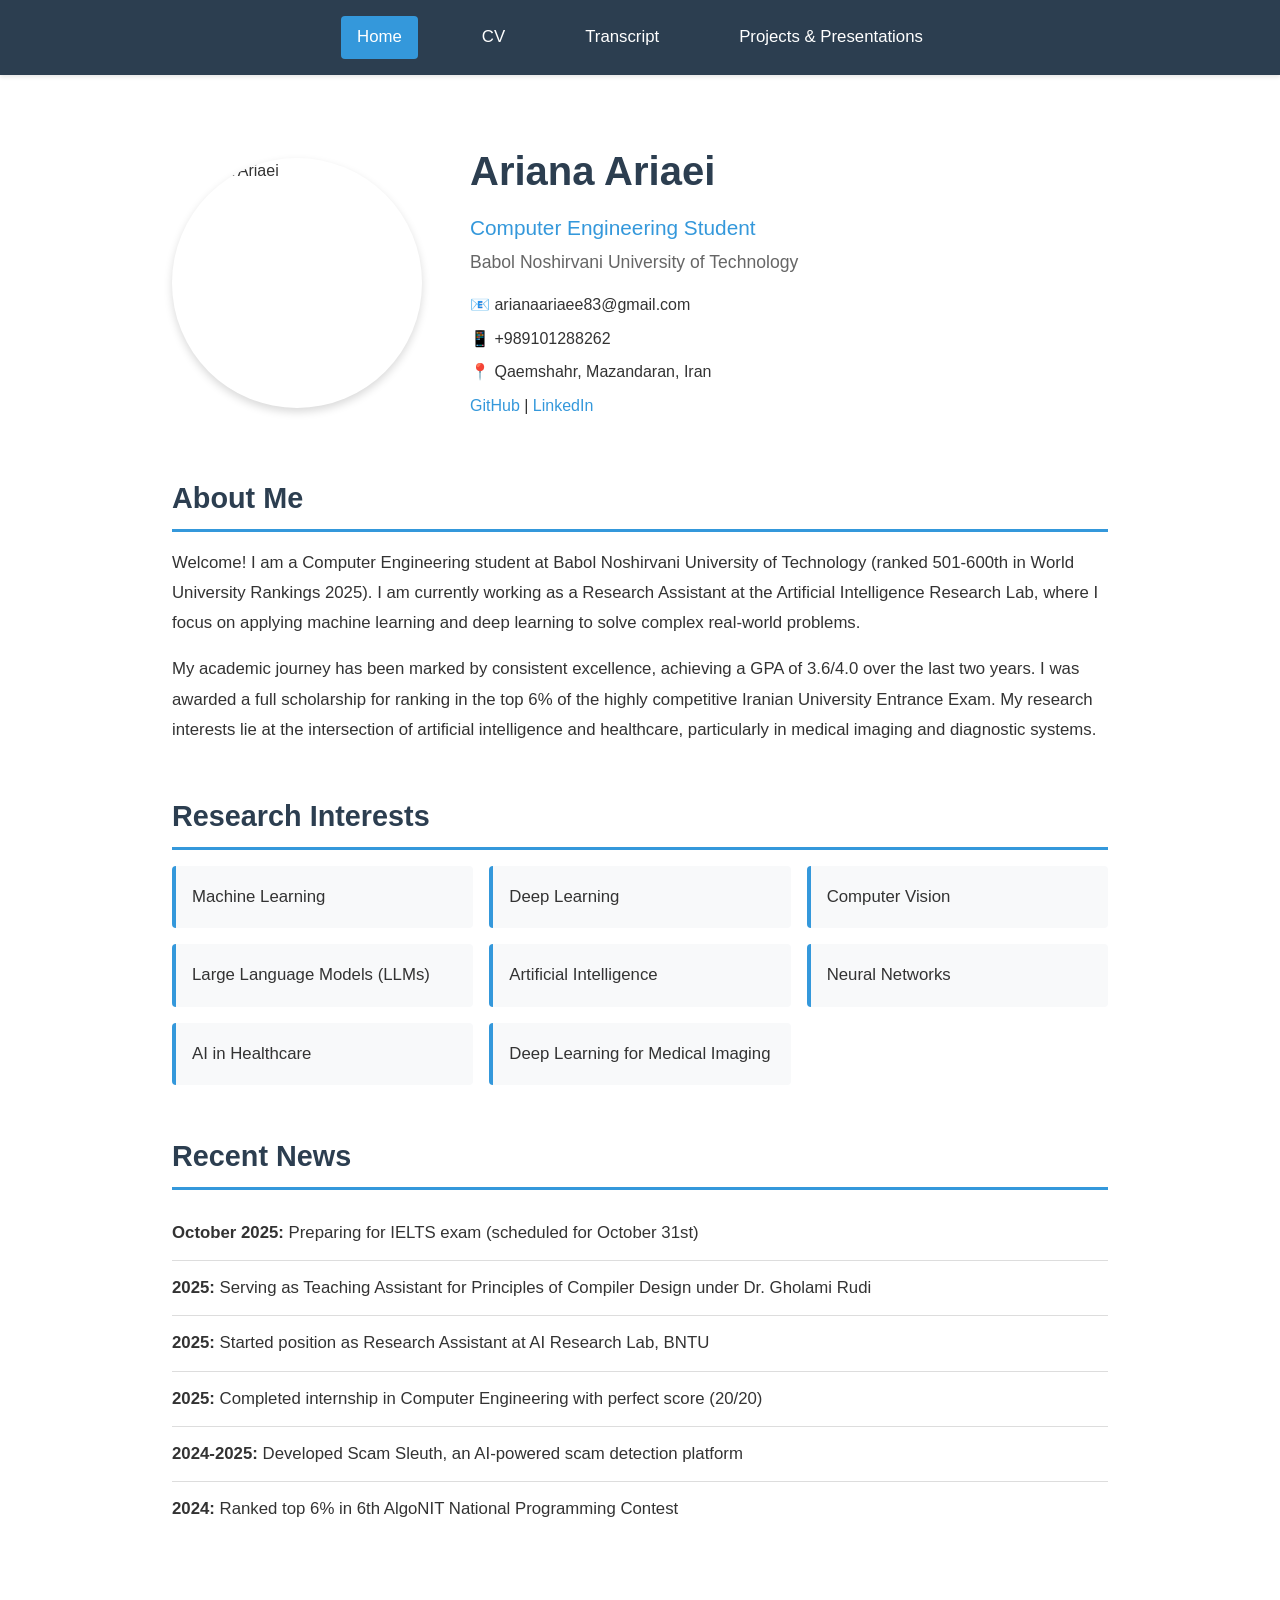
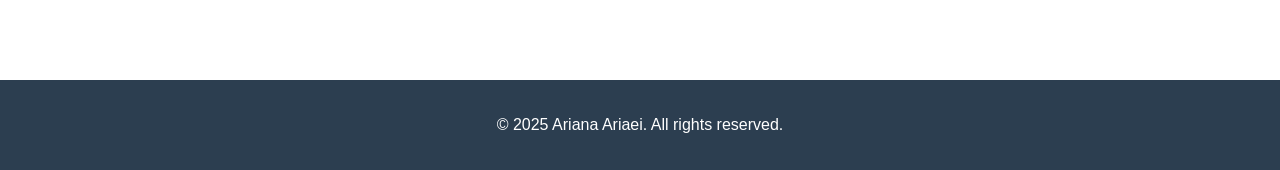
==== index.html @ ef95dbed "Fixed file opening bug." ====
<!DOCTYPE html>
<html lang="en">
<head>
    <meta charset="UTF-8">
    <meta name="viewport" content="width=device-width, initial-scale=1.0">
    <title>Ariana Ariaei - Academic Portfolio</title>
    <link rel="stylesheet" href="assets/styles.css">
</head>
<body>
    <div id="nav-placeholder"></div>
    
    <main class="container">
        <section class="hero">
            <div class="profile-section">
                <img src="assets/me.jpg" alt="Ariana Ariaei" class="profile-photo">
                <div class="intro">
                    <h1>Ariana Ariaei</h1>
                    <p class="title">Computer Engineering Student</p>
                    <p class="affiliation">Babol Noshirvani University of Technology</p>
                    <div class="contact">
                        <p>📧 arianaariaee83@gmail.com</p>
                        <p>📱 +989101288262</p>
                        <p>📍 Qaemshahr, Mazandaran, Iran</p>
                        <p>
                            <a href="https://github.com/arianaariaei" target="_blank">GitHub</a> | 
                            <a href="https://linkedin.com/in/arianaariaei" target="_blank">LinkedIn</a>
                        </p>
                    </div>
                </div>
            </div>
        </section>

        <section class="about">
            <h2>About Me</h2>
            <p>
                Welcome! I am a Computer Engineering student at Babol Noshirvani University of Technology 
                (ranked 501-600th in World University Rankings 2025). I am currently working as a Research 
                Assistant at the Artificial Intelligence Research Lab, where I focus on applying machine 
                learning and deep learning to solve complex real-world problems.
            </p>
            <p>
                My academic journey has been marked by consistent excellence, achieving a GPA of 3.6/4.0 over 
                the last two years. I was awarded a full scholarship for ranking in the top 6% of the highly 
                competitive Iranian University Entrance Exam. My research interests lie at the intersection 
                of artificial intelligence and healthcare, particularly in medical imaging and diagnostic systems.
            </p>
        </section>

        <section class="research-interests">
            <h2>Research Interests</h2>
            <ul>
                <li>Machine Learning</li>
                <li>Deep Learning</li>
                <li>Computer Vision</li>
                <li>Large Language Models (LLMs)</li>
                <li>Artificial Intelligence</li>
                <li>Neural Networks</li>
                <li>AI in Healthcare</li>
                <li>Deep Learning for Medical Imaging</li>
            </ul>
        </section>

        <section class="news">
            <h2>Recent News</h2>
            <ul class="news-list">
                <li><strong>October 2025:</strong> Preparing for IELTS exam (scheduled for October 31st)</li>
                <li><strong>2025:</strong> Serving as Teaching Assistant for Principles of Compiler Design under Dr. Gholami Rudi</li>
                <li><strong>2025:</strong> Started position as Research Assistant at AI Research Lab, BNTU</li>
                <li><strong>2025:</strong> Completed internship in Computer Engineering with perfect score (20/20)</li>
                <li><strong>2024-2025:</strong> Developed Scam Sleuth, an AI-powered scam detection platform</li>
                <li><strong>2024:</strong> Ranked top 6% in 6th AlgoNIT National Programming Contest</li>
            </ul>
        </section>
    </main>

    <footer>
        <p>&copy; 2025 Ariana Ariaei. All rights reserved.</p>
    </footer>

    <script src="assets/nav.js"></script>
</body>
</html>
---- assets/styles.css ----
/* Reset and Base Styles */
* {
    margin: 0;
    padding: 0;
    box-sizing: border-box;
}

:root {
    --primary-color: #2c3e50;
    --secondary-color: #3498db;
    --accent-color: #e74c3c;
    --text-color: #333;
    --light-gray: #f8f9fa;
    --border-color: #ddd;
    --shadow: 0 2px 4px rgba(0, 0, 0, 0.1);
}

body {
    font-family: 'Segoe UI', Tahoma, Geneva, Verdana, sans-serif;
    line-height: 1.6;
    color: var(--text-color);
    background-color: #fff;
}

/* Navigation */
nav {
    background-color: var(--primary-color);
    padding: 1rem 0;
    box-shadow: var(--shadow);
    position: sticky;
    top: 0;
    z-index: 1000;
}

nav ul {
    list-style: none;
    display: flex;
    justify-content: center;
    flex-wrap: wrap;
    max-width: 1200px;
    margin: 0 auto;
    padding: 0 2rem;
}

nav ul li {
    margin: 0 1.5rem;
}

nav ul li a {
    color: white;
    text-decoration: none;
    font-weight: 500;
    font-size: 1.05rem;
    padding: 0.5rem 1rem;
    display: block;
    transition: background-color 0.3s, color 0.3s;
    border-radius: 4px;
}

nav ul li a:hover,
nav ul li a.active {
    background-color: var(--secondary-color);
}

/* Container */
.container {
    max-width: 1000px;
    margin: 0 auto;
    padding: 2rem;
}

/* Homepage Styles */
.hero {
    margin: 2rem 0 3rem 0;
}

.profile-section {
    display: flex;
    gap: 3rem;
    align-items: center;
    flex-wrap: wrap;
}

.profile-photo {
    width: 250px;
    height: 250px;
    border-radius: 50%;
    object-fit: cover;
    box-shadow: 0 4px 8px rgba(0, 0, 0, 0.15);
}

.intro h1 {
    color: var(--primary-color);
    font-size: 2.5rem;
    margin-bottom: 0.5rem;
}

.title {
    font-size: 1.3rem;
    color: var(--secondary-color);
    margin-bottom: 0.25rem;
}

.affiliation {
    font-size: 1.1rem;
    color: #666;
    margin-bottom: 1rem;
}

.contact {
    margin-top: 1rem;
}

.contact p {
    margin: 0.5rem 0;
}

.contact a {
    color: var(--secondary-color);
    text-decoration: none;
    font-weight: 500;
    transition: color 0.3s;
}

.contact a:hover {
    color: var(--accent-color);
    text-decoration: underline;
}

/* Sections */
section {
    margin: 3rem 0;
}

section h2 {
    color: var(--primary-color);
    font-size: 1.8rem;
    margin-bottom: 1rem;
    padding-bottom: 0.5rem;
    border-bottom: 3px solid var(--secondary-color);
}

.about p,
.research-interests ul,
.news-list {
    font-size: 1.05rem;
    line-height: 1.8;
}

.about p {
    margin-bottom: 1rem;
}

.research-interests ul {
    list-style: none;
    display: grid;
    grid-template-columns: repeat(auto-fit, minmax(250px, 1fr));
    gap: 1rem;
    margin-top: 1rem;
}

.research-interests ul li {
    padding: 1rem;
    background-color: var(--light-gray);
    border-left: 4px solid var(--secondary-color);
    border-radius: 4px;
}

.news-list {
    list-style: none;
}

.news-list li {
    padding: 0.75rem 0;
    border-bottom: 1px solid var(--border-color);
}

.news-list li:last-child {
    border-bottom: none;
}

/* CV Page Styles */
.page-header {
    display: flex;
    justify-content: space-between;
    align-items: center;
    margin-bottom: 2rem;
    flex-wrap: wrap;
    gap: 1rem;
}

.page-header h1 {
    color: var(--primary-color);
    font-size: 2.5rem;
}

.download-btn {
    display: inline-block;
    padding: 0.75rem 1.5rem;
    background-color: var(--secondary-color);
    color: white;
    text-decoration: none;
    border-radius: 4px;
    font-weight: 500;
    transition: background-color 0.3s;
}

.download-btn:hover {
    background-color: var(--primary-color);
}

.cv-section {
    margin: 3rem 0;
}

.cv-section h2 {
    color: var(--primary-color);
    font-size: 1.8rem;
    margin-bottom: 1.5rem;
    padding-bottom: 0.5rem;
    border-bottom: 3px solid var(--secondary-color);
}

.cv-item {
    margin-bottom: 2rem;
    padding-bottom: 2rem;
    border-bottom: 1px solid var(--border-color);
}

.cv-item:last-child {
    border-bottom: none;
}

.cv-header {
    display: flex;
    justify-content: space-between;
    align-items: baseline;
    margin-bottom: 0.5rem;
    flex-wrap: wrap;
    gap: 0.5rem;
}

.cv-item h3 {
    color: var(--primary-color);
    font-size: 1.3rem;
}

.date {
    color: #666;
    font-weight: 500;
    font-size: 0.95rem;
}

.institution {
    color: var(--secondary-color);
    font-weight: 500;
    margin-bottom: 0.5rem;
}

.cv-item p {
    margin: 0.25rem 0;
}

.cv-item ul {
    margin: 0.75rem 0 0 1.5rem;
}

.cv-item li {
    margin: 0.5rem 0;
}

.publication {
    line-height: 1.8;
}

.cv-list {
    list-style: none;
}

.cv-list li {
    padding: 0.75rem 0;
    padding-left: 1.5rem;
    position: relative;
}

.cv-list li::before {
    content: "▸";
    position: absolute;
    left: 0;
    color: var(--secondary-color);
    font-weight: bold;
}

.skills-grid {
    display: grid;
    grid-template-columns: repeat(auto-fit, minmax(250px, 1fr));
    gap: 2rem;
    margin-top: 1.5rem;
}

.skills-grid h3 {
    color: var(--secondary-color);
    font-size: 1.2rem;
    margin-bottom: 0.5rem;
}

.skills-grid p {
    line-height: 1.8;
}

/* Transcript Page Styles */
.transcript-section {
    margin: 3rem 0;
}

.transcript-section h2 {
    color: var(--primary-color);
    font-size: 1.8rem;
    margin-bottom: 1rem;
    padding-bottom: 0.5rem;
    border-bottom: 3px solid var(--secondary-color);
}

.degree-info {
    font-size: 1.1rem;
    color: #666;
    margin-bottom: 2rem;
    padding: 1rem;
    background-color: var(--light-gray);
    border-radius: 4px;
}

.semester {
    margin: 2rem 0;
}

.semester h3 {
    color: var(--primary-color);
    font-size: 1.3rem;
    margin-bottom: 1rem;
}

.transcript-table {
    width: 100%;
    border-collapse: collapse;
    margin: 1rem 0;
    box-shadow: var(--shadow);
    background-color: white;
}

.transcript-table thead {
    background-color: var(--primary-color);
    color: white;
}

.transcript-table th,
.transcript-table td {
    padding: 1rem;
    text-align: left;
    border-bottom: 1px solid var(--border-color);
}

.transcript-table th {
    font-weight: 600;
}

.transcript-table tbody tr:hover {
    background-color: var(--light-gray);
}

.semester-gpa {
    margin-top: 0.5rem;
    text-align: right;
    color: var(--secondary-color);
}

.note {
    color: #666;
    font-size: 0.95rem;
    margin-top: 0.5rem;
}

/* Projects Page Styles */
.projects-section,
.presentations-section,
.collaborations-section {
    margin: 3rem 0;
}

.projects-section h2,
.presentations-section h2,
.collaborations-section h2 {
    color: var(--primary-color);
    font-size: 1.8rem;
    margin-bottom: 1.5rem;
    padding-bottom: 0.5rem;
    border-bottom: 3px solid var(--secondary-color);
}

.project-card,
.presentation-card {
    background-color: white;
    border: 1px solid var(--border-color);
    border-radius: 8px;
    padding: 2rem;
    margin-bottom: 2rem;
    box-shadow: var(--shadow);
    transition: box-shadow 0.3s, transform 0.3s;
}

.project-card:hover,
.presentation-card:hover {
    box-shadow: 0 4px 12px rgba(0, 0, 0, 0.15);
    transform: translateY(-2px);
}

.project-card h3,
.presentation-card h3 {
    color: var(--primary-color);
    font-size: 1.4rem;
    margin-bottom: 0.75rem;
}

.project-meta,
.presentation-meta {
    color: #666;
    font-size: 0.95rem;
    margin-bottom: 1rem;
}

.project-description,
.presentation-description {
    line-height: 1.8;
    margin-bottom: 1.5rem;
}

.project-tags {
    display: flex;
    flex-wrap: wrap;
    gap: 0.5rem;
    margin-bottom: 1rem;
}

.tag {
    display: inline-block;
    padding: 0.4rem 0.8rem;
    background-color: var(--light-gray);
    color: var(--primary-color);
    border-radius: 20px;
    font-size: 0.85rem;
    font-weight: 500;
}

.project-links,
.presentation-links {
    display: flex;
    gap: 1rem;
    flex-wrap: wrap;
}

.project-links a,
.presentation-links a {
    color: var(--secondary-color);
    text-decoration: none;
    font-weight: 500;
    padding: 0.5rem 1rem;
    border: 2px solid var(--secondary-color);
    border-radius: 4px;
    transition: background-color 0.3s, color 0.3s;
}

.project-links a:hover,
.presentation-links a:hover {
    background-color: var(--secondary-color);
    color: white;
}

.collaborations-section p {
    font-size: 1.05rem;
    line-height: 1.8;
}

/* Footer */
footer {
    background-color: var(--primary-color);
    color: white;
    text-align: center;
    padding: 2rem;
    margin-top: 4rem;
}

/* Responsive Design */
@media (max-width: 768px) {
    .container {
        padding: 1rem;
    }

    .profile-section {
        flex-direction: column;
        text-align: center;
        gap: 2rem;
    }

    .profile-photo {
        width: 200px;
        height: 200px;
    }

    .intro h1 {
        font-size: 2rem;
    }

    nav ul {
        flex-direction: column;
        align-items: center;
    }

    nav ul li {
        margin: 0.5rem 0;
    }

    .page-header {
        flex-direction: column;
        align-items: flex-start;
    }

    .transcript-table {
        font-size: 0.9rem;
    }

    .transcript-table th,
    .transcript-table td {
        padding: 0.75rem 0.5rem;
    }

    .skills-grid {
        grid-template-columns: 1fr;
    }
}

@media (max-width: 480px) {
    .intro h1 {
        font-size: 1.75rem;
    }

    .title {
        font-size: 1.1rem;
    }

    section h2 {
        font-size: 1.5rem;
    }

    .transcript-table {
        font-size: 0.8rem;
    }

    .transcript-table th,
    .transcript-table td {
        padding: 0.5rem 0.25rem;
    }
}
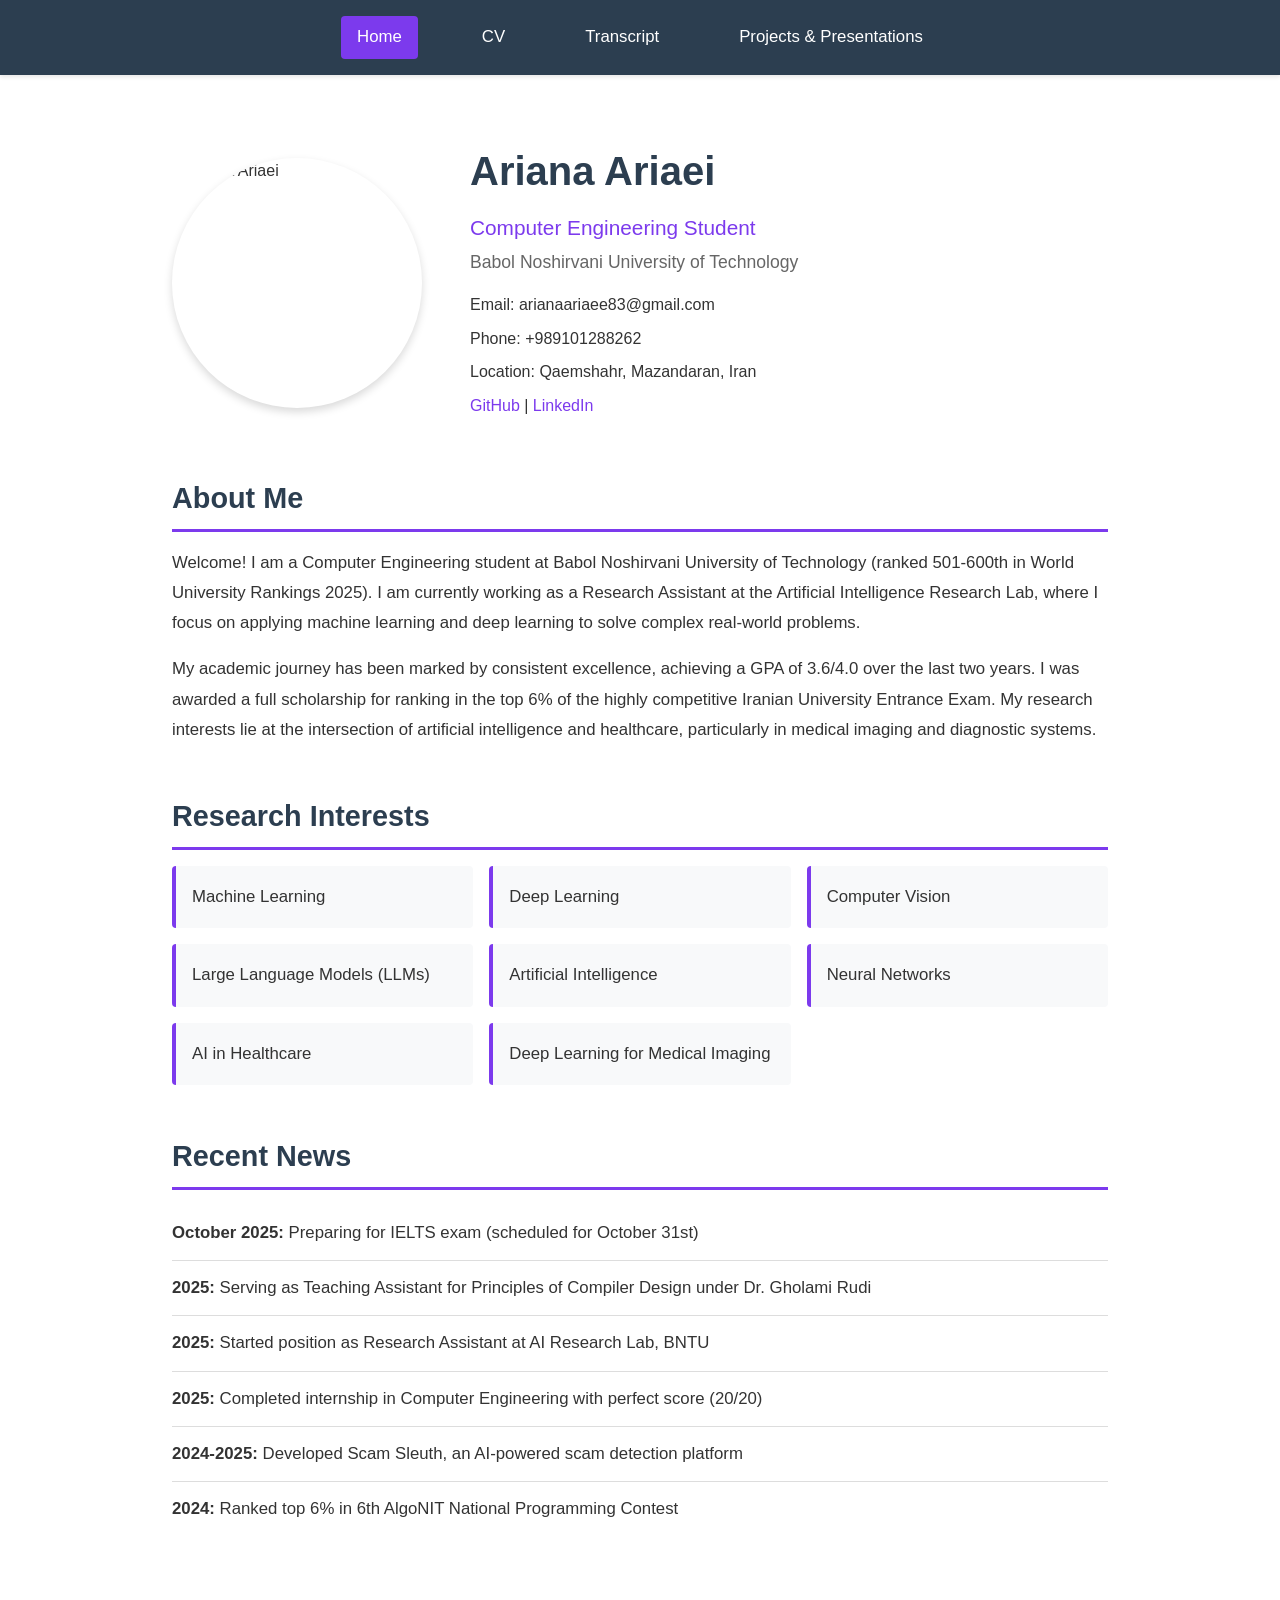
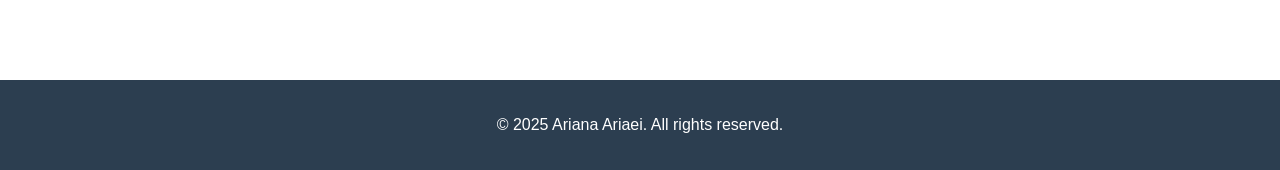
==== commit c2613d1f: "Changed colors." ====
--- a/index.html
+++ b/index.html
@@ -18,9 +18,9 @@
                     <p class="title">Computer Engineering Student</p>
                     <p class="affiliation">Babol Noshirvani University of Technology</p>
                     <div class="contact">
-                        <p>📧 arianaariaee83@gmail.com</p>
-                        <p>📱 +989101288262</p>
-                        <p>📍 Qaemshahr, Mazandaran, Iran</p>
+                        <p>Email: arianaariaee83@gmail.com</p>
+                        <p>Phone: +989101288262</p>
+                        <p>Location: Qaemshahr, Mazandaran, Iran</p>
                         <p>
                             <a href="https://github.com/arianaariaei" target="_blank">GitHub</a> | 
                             <a href="https://linkedin.com/in/arianaariaei" target="_blank">LinkedIn</a>
--- a/assets/styles.css
+++ b/assets/styles.css
@@ -7,8 +7,8 @@
 
 :root {
     --primary-color: #2c3e50;
-    --secondary-color: #3498db;
-    --accent-color: #e74c3c;
+    --secondary-color: #7c3aed;
+    --accent-color: #a855f7;
     --text-color: #333;
     --light-gray: #f8f9fa;
     --border-color: #ddd;
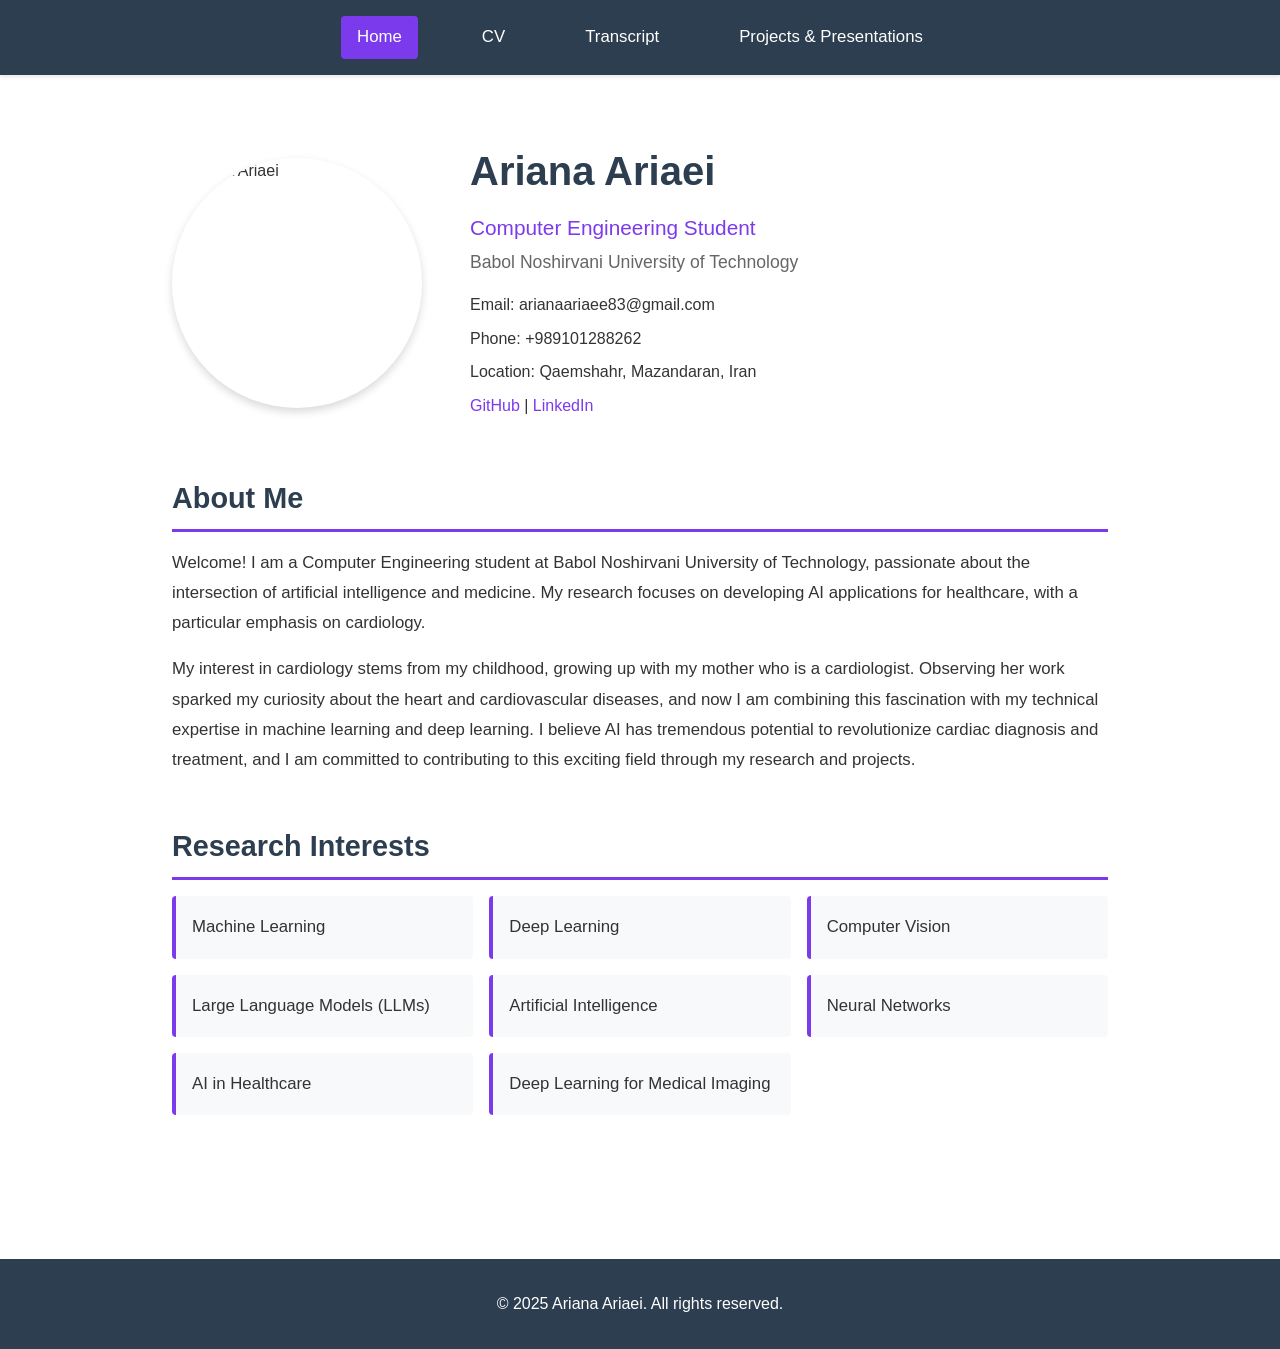
==== commit 1298913f: "Changed info." ====
--- a/index.html
+++ b/index.html
@@ -33,16 +33,16 @@
         <section class="about">
             <h2>About Me</h2>
             <p>
-                Welcome! I am a Computer Engineering student at Babol Noshirvani University of Technology 
-                (ranked 501-600th in World University Rankings 2025). I am currently working as a Research 
-                Assistant at the Artificial Intelligence Research Lab, where I focus on applying machine 
-                learning and deep learning to solve complex real-world problems.
+                Welcome! I am a Computer Engineering student at Babol Noshirvani University of Technology, 
+                passionate about the intersection of artificial intelligence and medicine. My research focuses 
+                on developing AI applications for healthcare, with a particular emphasis on cardiology.
             </p>
             <p>
-                My academic journey has been marked by consistent excellence, achieving a GPA of 3.6/4.0 over 
-                the last two years. I was awarded a full scholarship for ranking in the top 6% of the highly 
-                competitive Iranian University Entrance Exam. My research interests lie at the intersection 
-                of artificial intelligence and healthcare, particularly in medical imaging and diagnostic systems.
+                My interest in cardiology stems from my childhood, growing up with my mother who is a cardiologist. 
+                Observing her work sparked my curiosity about the heart and cardiovascular diseases, and now I am 
+                combining this fascination with my technical expertise in machine learning and deep learning. 
+                I believe AI has tremendous potential to revolutionize cardiac diagnosis and treatment, and I am 
+                committed to contributing to this exciting field through my research and projects.
             </p>
         </section>
 
@@ -59,18 +59,6 @@
                 <li>Deep Learning for Medical Imaging</li>
             </ul>
         </section>
-
-        <section class="news">
-            <h2>Recent News</h2>
-            <ul class="news-list">
-                <li><strong>October 2025:</strong> Preparing for IELTS exam (scheduled for October 31st)</li>
-                <li><strong>2025:</strong> Serving as Teaching Assistant for Principles of Compiler Design under Dr. Gholami Rudi</li>
-                <li><strong>2025:</strong> Started position as Research Assistant at AI Research Lab, BNTU</li>
-                <li><strong>2025:</strong> Completed internship in Computer Engineering with perfect score (20/20)</li>
-                <li><strong>2024-2025:</strong> Developed Scam Sleuth, an AI-powered scam detection platform</li>
-                <li><strong>2024:</strong> Ranked top 6% in 6th AlgoNIT National Programming Contest</li>
-            </ul>
-        </section>
     </main>
 
     <footer>
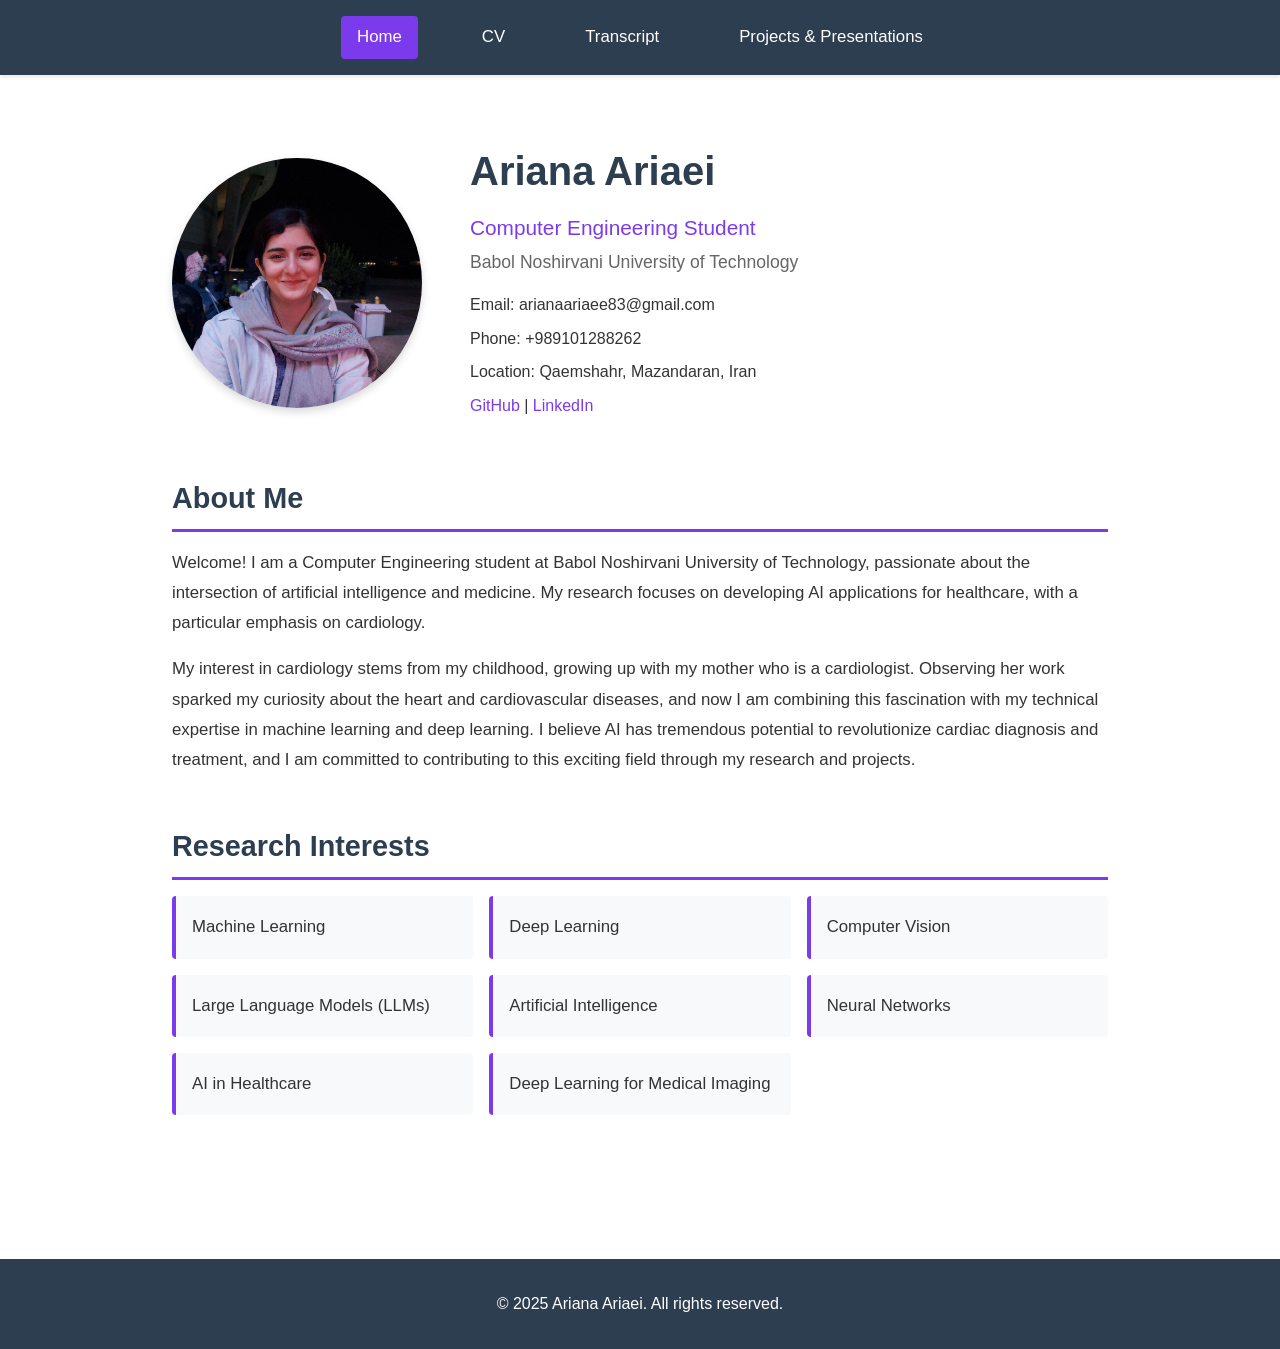
==== commit 1b838973: "Changed website's name." ====
--- a/index.html
+++ b/index.html
@@ -3,7 +3,7 @@
 <head>
     <meta charset="UTF-8">
     <meta name="viewport" content="width=device-width, initial-scale=1.0">
-    <title>Ariana Ariaei - Academic Portfolio</title>
+    <title>Ariana Ariaei</title>
     <link rel="stylesheet" href="assets/styles.css">
 </head>
 <body>
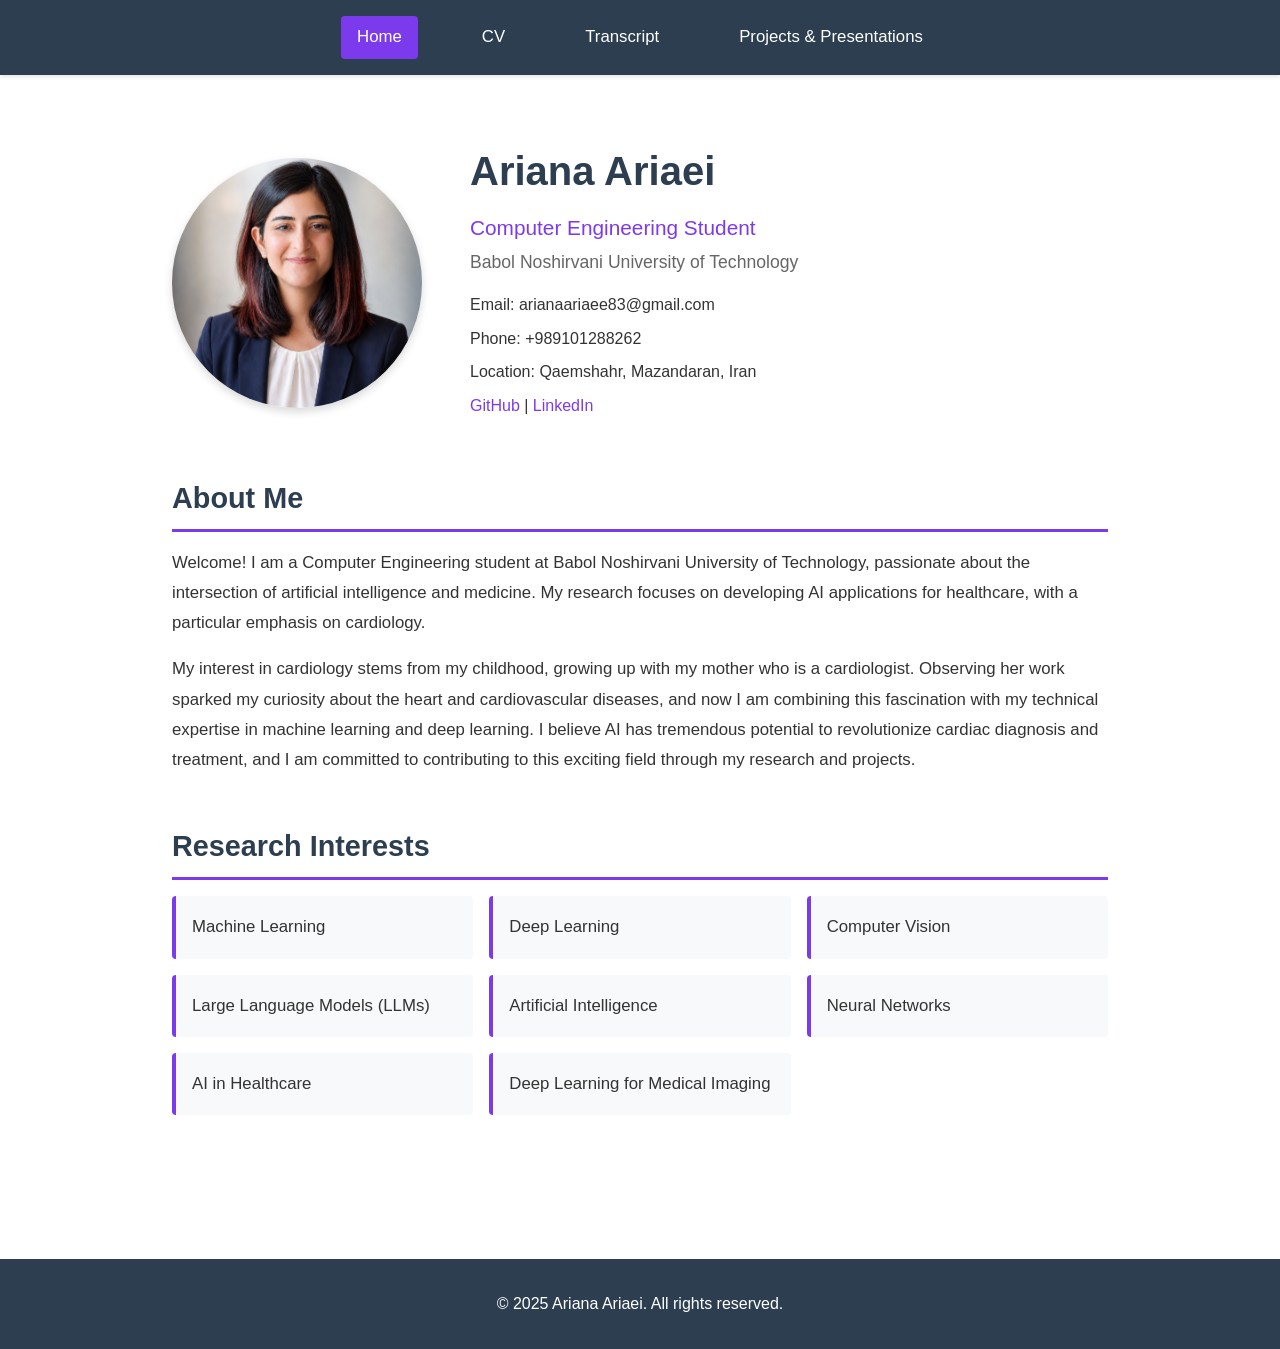
==== commit 4aba919f: "Changed picture of me." ====
--- a/index.html
+++ b/index.html
@@ -6,13 +6,22 @@
     <title>Ariana Ariaei</title>
     <link rel="stylesheet" href="assets/styles.css">
 </head>
+<!-- Google tag (gtag.js) -->
+<script async src="https://www.googletagmanager.com/gtag/js?id=G-6JRJGJR2GJ"></script>
+<script>
+  window.dataLayer = window.dataLayer || [];
+  function gtag(){dataLayer.push(arguments);}
+  gtag('js', new Date());
+
+  gtag('config', 'G-6JRJGJR2GJ');
+</script>
 <body>
     <div id="nav-placeholder"></div>
     
     <main class="container">
         <section class="hero">
             <div class="profile-section">
-                <img src="assets/me.jpg" alt="Ariana Ariaei" class="profile-photo">
+                <img src="assets/me.png" alt="Ariana Ariaei" class="profile-photo">
                 <div class="intro">
                     <h1>Ariana Ariaei</h1>
                     <p class="title">Computer Engineering Student</p>
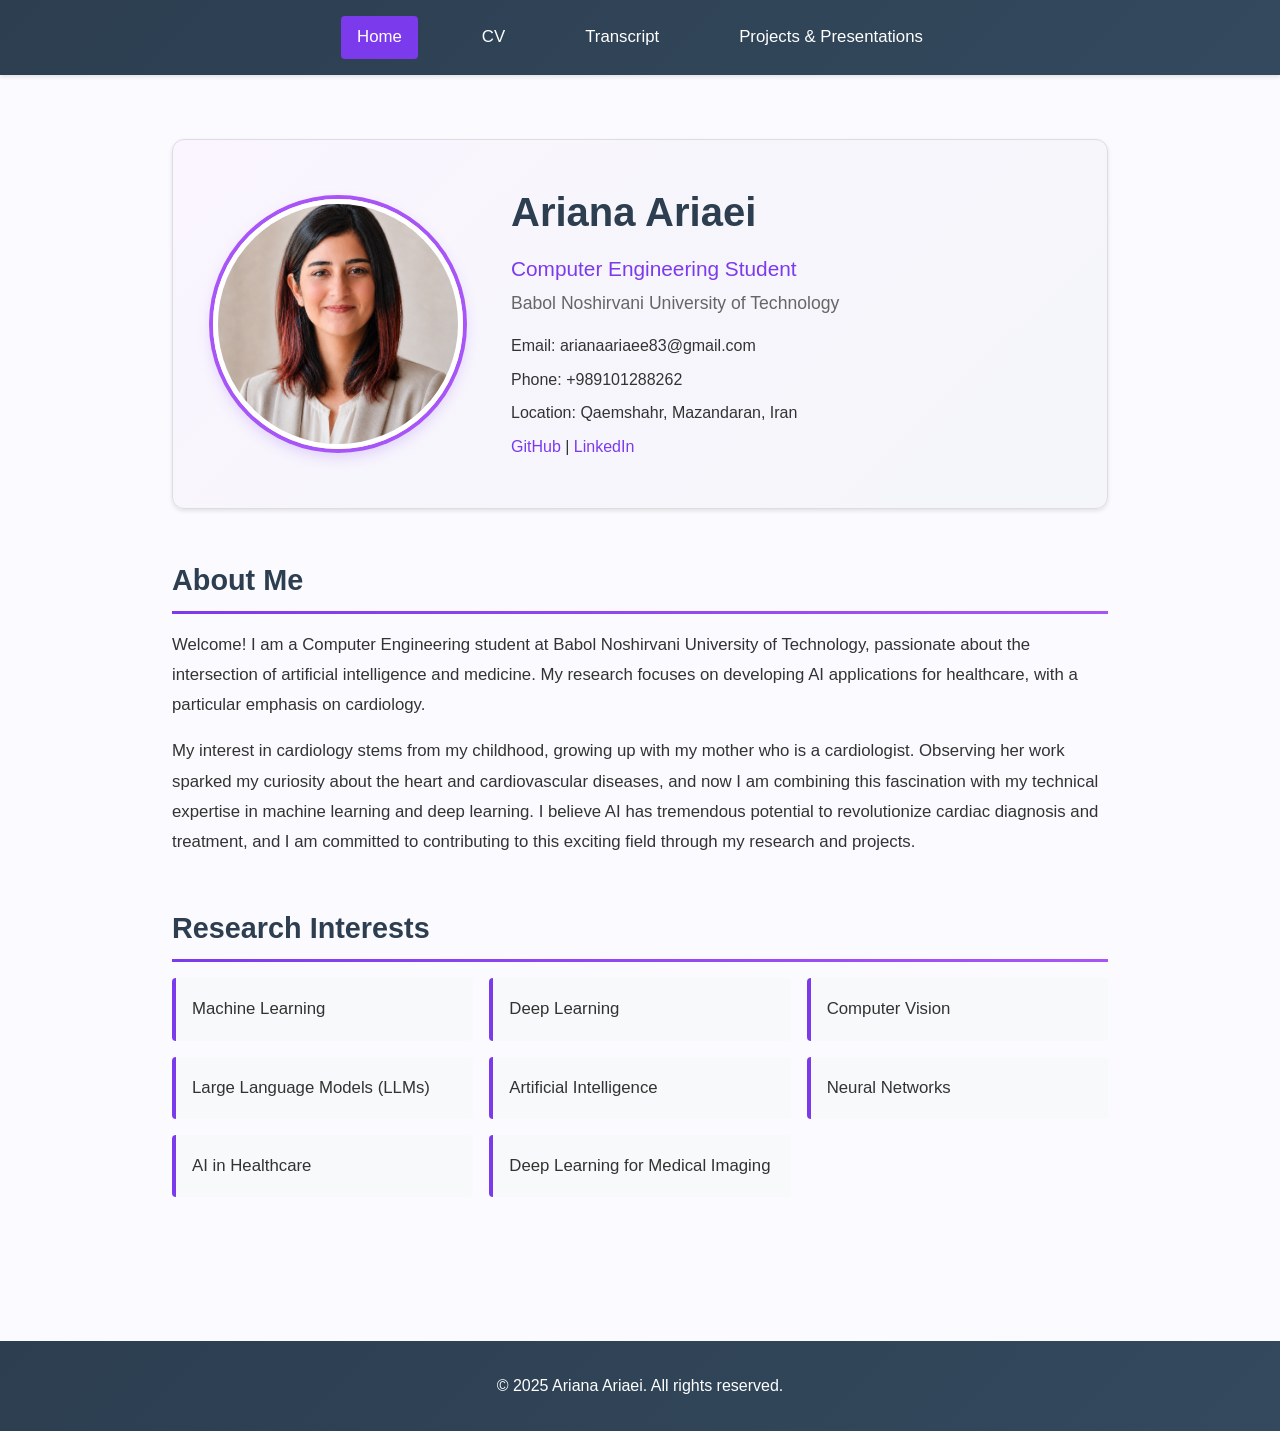
==== commit d729c992: "Add SEO/social meta tags and refresh site graphics Add meta description, author, canonical, Open Gra" ====
--- a/index.html
+++ b/index.html
@@ -4,6 +4,17 @@
     <meta charset="UTF-8">
     <meta name="viewport" content="width=device-width, initial-scale=1.0">
     <title>Ariana Ariaei</title>
+    <meta name="description" content="Ariana Ariaei is a Computer Engineering student at Babol Noshirvani University of Technology researching artificial intelligence in healthcare, with a focus on machine learning and deep learning for cardiology.">
+    <meta name="author" content="Ariana Ariaei">
+    <link rel="canonical" href="https://arianaariaei.github.io/">
+    <link rel="icon" type="image/svg+xml" href="assets/favicon.svg">
+    <!-- Open Graph / social preview -->
+    <meta property="og:type" content="website">
+    <meta property="og:title" content="Ariana Ariaei">
+    <meta property="og:description" content="Computer Engineering student researching AI in healthcare — machine learning and deep learning for cardiology.">
+    <meta property="og:url" content="https://arianaariaei.github.io/">
+    <meta property="og:image" content="https://arianaariaei.github.io/assets/me.png">
+    <meta name="twitter:card" content="summary">
     <link rel="stylesheet" href="assets/styles.css">
 </head>
 <!-- Google tag (gtag.js) -->
--- a/assets/styles.css
+++ b/assets/styles.css
@@ -15,16 +15,20 @@
     --shadow: 0 2px 4px rgba(0, 0, 0, 0.1);
 }
 
+html {
+    scroll-behavior: smooth;
+}
+
 body {
     font-family: 'Segoe UI', Tahoma, Geneva, Verdana, sans-serif;
     line-height: 1.6;
     color: var(--text-color);
-    background-color: #fff;
+    background-color: #fbfaff;
 }
 
 /* Navigation */
 nav {
-    background-color: var(--primary-color);
+    background: linear-gradient(135deg, var(--primary-color) 0%, #34495e 100%);
     padding: 1rem 0;
     box-shadow: var(--shadow);
     position: sticky;
@@ -72,6 +76,11 @@
 /* Homepage Styles */
 .hero {
     margin: 2rem 0 3rem 0;
+    padding: 2.5rem;
+    background: linear-gradient(135deg, #faf5ff 0%, #f4f6f9 100%);
+    border: 1px solid var(--border-color);
+    border-radius: 12px;
+    box-shadow: var(--shadow);
 }
 
 .profile-section {
@@ -86,7 +95,8 @@
     height: 250px;
     border-radius: 50%;
     object-fit: cover;
-    box-shadow: 0 4px 8px rgba(0, 0, 0, 0.15);
+    border: 5px solid #fff;
+    box-shadow: 0 0 0 4px var(--accent-color), 0 6px 16px rgba(124, 58, 237, 0.25);
 }
 
 .intro h1 {
@@ -137,7 +147,8 @@
     font-size: 1.8rem;
     margin-bottom: 1rem;
     padding-bottom: 0.5rem;
-    border-bottom: 3px solid var(--secondary-color);
+    border-bottom: 3px solid;
+    border-image: linear-gradient(90deg, var(--secondary-color), var(--accent-color)) 1;
 }
 
 .about p,
@@ -218,7 +229,8 @@
     font-size: 1.8rem;
     margin-bottom: 1.5rem;
     padding-bottom: 0.5rem;
-    border-bottom: 3px solid var(--secondary-color);
+    border-bottom: 3px solid;
+    border-image: linear-gradient(90deg, var(--secondary-color), var(--accent-color)) 1;
 }
 
 .cv-item {
@@ -318,7 +330,8 @@
     font-size: 1.8rem;
     margin-bottom: 1rem;
     padding-bottom: 0.5rem;
-    border-bottom: 3px solid var(--secondary-color);
+    border-bottom: 3px solid;
+    border-image: linear-gradient(90deg, var(--secondary-color), var(--accent-color)) 1;
 }
 
 .degree-info {
@@ -394,7 +407,8 @@
     font-size: 1.8rem;
     margin-bottom: 1.5rem;
     padding-bottom: 0.5rem;
-    border-bottom: 3px solid var(--secondary-color);
+    border-bottom: 3px solid;
+    border-image: linear-gradient(90deg, var(--secondary-color), var(--accent-color)) 1;
 }
 
 .project-card,
@@ -446,9 +460,17 @@
     padding: 0.4rem 0.8rem;
     background-color: var(--light-gray);
     color: var(--primary-color);
+    border: 1px solid var(--border-color);
     border-radius: 20px;
     font-size: 0.85rem;
     font-weight: 500;
+    transition: background-color 0.3s, color 0.3s, border-color 0.3s;
+}
+
+.tag:hover {
+    background-color: var(--secondary-color);
+    color: #fff;
+    border-color: var(--secondary-color);
 }
 
 .project-links,
@@ -482,7 +504,7 @@
 
 /* Footer */
 footer {
-    background-color: var(--primary-color);
+    background: linear-gradient(135deg, var(--primary-color) 0%, #34495e 100%);
     color: white;
     text-align: center;
     padding: 2rem;
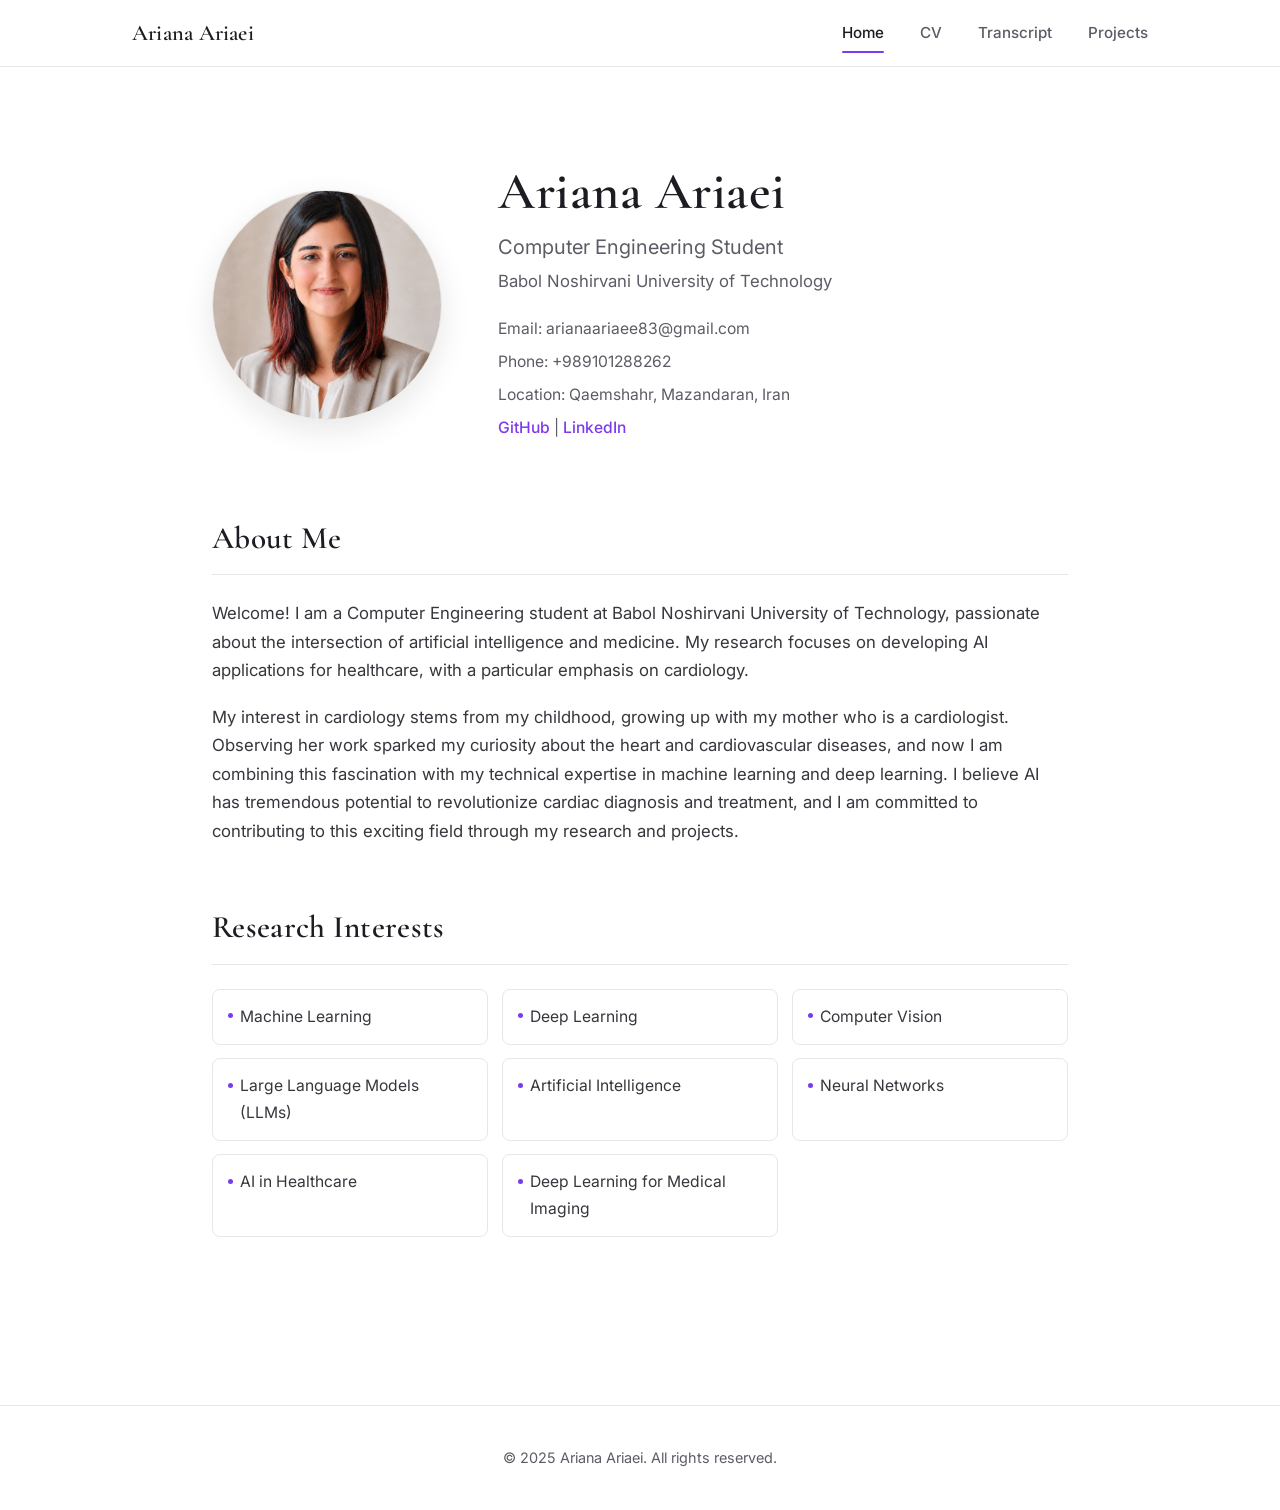
==== commit a4a9402a: "Redesign site with minimal aesthetic and add mobile hamburger menu - Refresh visual design: serif di" ====
--- a/index.html
+++ b/index.html
@@ -15,7 +15,7 @@
     <meta property="og:url" content="https://arianaariaei.github.io/">
     <meta property="og:image" content="https://arianaariaei.github.io/assets/me.png">
     <meta name="twitter:card" content="summary">
-    <link rel="stylesheet" href="assets/styles.css">
+    <link rel="stylesheet" href="assets/styles.css?v=2">
 </head>
 <!-- Google tag (gtag.js) -->
 <script async src="https://www.googletagmanager.com/gtag/js?id=G-6JRJGJR2GJ"></script>
@@ -85,6 +85,6 @@
         <p>&copy; 2025 Ariana Ariaei. All rights reserved.</p>
     </footer>
 
-    <script src="assets/nav.js"></script>
+    <script src="assets/nav.js?v=2"></script>
 </body>
 </html>
--- a/assets/styles.css
+++ b/assets/styles.css
@@ -1,4 +1,6 @@
-/* Reset and Base Styles */
+@import url('https://fonts.googleapis.com/css2?family=Cormorant+Garamond:wght@500;600;700&family=Inter:wght@400;500;600&display=swap');
+
+/* ===== Reset & Base ===== */
 * {
     margin: 0;
     padding: 0;
@@ -6,13 +8,27 @@
 }
 
 :root {
-    --primary-color: #2c3e50;
+    /* Minimal palette */
+    --ink: #1c1c22;
+    --ink-soft: #5c5c66;
+    --paper: #ffffff;
+    --paper-soft: #f7f6f4;
+    --line: #e9e7e3;
+    --accent: #7c3aed;
+    --accent-dark: #6d28d9;
+    --accent-tint: #f3eefe;
+
+    /* Legacy aliases (kept so inline styles keep working) */
+    --primary-color: #1c1c22;
     --secondary-color: #7c3aed;
     --accent-color: #a855f7;
-    --text-color: #333;
-    --light-gray: #f8f9fa;
-    --border-color: #ddd;
-    --shadow: 0 2px 4px rgba(0, 0, 0, 0.1);
+    --text-color: #36363d;
+    --light-gray: #f7f6f4;
+    --border-color: #e9e7e3;
+    --shadow: 0 1px 2px rgba(20, 20, 30, 0.04);
+
+    --font-serif: 'Cormorant Garamond', Georgia, 'Times New Roman', serif;
+    --font-sans: 'Inter', 'Segoe UI', system-ui, -apple-system, sans-serif;
 }
 
 html {
@@ -20,223 +36,292 @@
 }
 
 body {
-    font-family: 'Segoe UI', Tahoma, Geneva, Verdana, sans-serif;
-    line-height: 1.6;
+    font-family: var(--font-sans);
+    line-height: 1.7;
     color: var(--text-color);
-    background-color: #fbfaff;
-}
-
-/* Navigation */
-nav {
-    background: linear-gradient(135deg, var(--primary-color) 0%, #34495e 100%);
-    padding: 1rem 0;
-    box-shadow: var(--shadow);
+    background-color: var(--paper);
+    -webkit-font-smoothing: antialiased;
+    text-rendering: optimizeLegibility;
+}
+
+::selection {
+    background: var(--accent-tint);
+    color: var(--accent-dark);
+}
+
+a {
+    color: var(--accent);
+}
+
+/* ===== Navigation ===== */
+.site-nav {
     position: sticky;
     top: 0;
     z-index: 1000;
-}
-
-nav ul {
+    background: rgba(255, 255, 255, 0.82);
+    backdrop-filter: saturate(180%) blur(12px);
+    -webkit-backdrop-filter: saturate(180%) blur(12px);
+    border-bottom: 1px solid var(--line);
+}
+
+.nav-inner {
+    max-width: 1080px;
+    margin: 0 auto;
+    padding: 0 2rem;
+    height: 66px;
+    display: flex;
+    align-items: center;
+    justify-content: space-between;
+}
+
+.nav-brand {
+    font-family: var(--font-serif);
+    font-size: 1.4rem;
+    font-weight: 600;
+    letter-spacing: 0.01em;
+    color: var(--ink);
+    text-decoration: none;
+}
+
+.nav-links {
     list-style: none;
     display: flex;
+    align-items: center;
+    gap: 2.25rem;
+    margin: 0;
+    padding: 0;
+}
+
+.nav-links a {
+    position: relative;
+    color: var(--ink-soft);
+    text-decoration: none;
+    font-size: 0.95rem;
+    font-weight: 500;
+    padding: 0.25rem 0;
+    transition: color 0.2s ease;
+}
+
+.nav-links a:hover,
+.nav-links a.active {
+    color: var(--ink);
+}
+
+.nav-links a.active::after {
+    content: "";
+    position: absolute;
+    left: 0;
+    right: 0;
+    bottom: -7px;
+    height: 2px;
+    background: var(--accent);
+    border-radius: 2px;
+}
+
+.nav-toggle {
+    display: none;
+    flex-direction: column;
     justify-content: center;
+    gap: 5px;
+    width: 42px;
+    height: 42px;
+    padding: 9px;
+    background: transparent;
+    border: 0;
+    cursor: pointer;
+}
+
+.nav-toggle span {
+    display: block;
+    width: 22px;
+    height: 2px;
+    background: var(--ink);
+    border-radius: 2px;
+    transition: transform 0.25s ease, opacity 0.2s ease;
+}
+
+/* ===== Layout ===== */
+.container {
+    max-width: 920px;
+    margin: 0 auto;
+    padding: 3rem 2rem 2rem;
+}
+
+section {
+    margin: 3.5rem 0;
+}
+
+/* Display headings (serif) */
+.intro h1,
+.page-header h1,
+section h2,
+.cv-section h2,
+.projects-section h2,
+.presentations-section h2,
+.collaborations-section h2,
+.transcript-section h2 {
+    font-family: var(--font-serif);
+    color: var(--ink);
+    font-weight: 600;
+    letter-spacing: 0.01em;
+}
+
+section h2,
+.cv-section h2,
+.projects-section h2,
+.presentations-section h2,
+.collaborations-section h2,
+.transcript-section h2 {
+    font-size: 1.95rem;
+    margin-bottom: 1.5rem;
+    padding-bottom: 0.6rem;
+    border-bottom: 1px solid var(--line);
+}
+
+/* ===== Homepage Hero ===== */
+.hero {
+    margin: 3rem 0 4rem;
+}
+
+.profile-section {
+    display: flex;
+    gap: 3.5rem;
+    align-items: center;
     flex-wrap: wrap;
-    max-width: 1200px;
-    margin: 0 auto;
-    padding: 0 2rem;
-}
-
-nav ul li {
-    margin: 0 1.5rem;
-}
-
-nav ul li a {
-    color: white;
+}
+
+.profile-photo {
+    width: 230px;
+    height: 230px;
+    border-radius: 50%;
+    object-fit: cover;
+    border: 1px solid var(--line);
+    box-shadow: 0 10px 30px rgba(20, 20, 30, 0.10);
+}
+
+.intro h1 {
+    font-size: 3.25rem;
+    line-height: 1.1;
+    margin-bottom: 0.6rem;
+}
+
+.title {
+    font-size: 1.25rem;
+    color: var(--ink-soft);
+    margin-bottom: 0.2rem;
+}
+
+.affiliation {
+    font-size: 1.05rem;
+    color: var(--ink-soft);
+    margin-bottom: 1.25rem;
+}
+
+.contact {
+    margin-top: 1.25rem;
+}
+
+.contact p {
+    margin: 0.4rem 0;
+    color: var(--ink-soft);
+    font-size: 0.98rem;
+}
+
+.contact a {
+    color: var(--accent);
     text-decoration: none;
     font-weight: 500;
+    transition: color 0.2s ease;
+}
+
+.contact a:hover {
+    color: var(--accent-dark);
+    text-decoration: underline;
+    text-underline-offset: 3px;
+}
+
+/* ===== Body content ===== */
+.about p {
     font-size: 1.05rem;
-    padding: 0.5rem 1rem;
-    display: block;
-    transition: background-color 0.3s, color 0.3s;
-    border-radius: 4px;
-}
-
-nav ul li a:hover,
-nav ul li a.active {
-    background-color: var(--secondary-color);
-}
-
-/* Container */
-.container {
-    max-width: 1000px;
-    margin: 0 auto;
-    padding: 2rem;
-}
-
-/* Homepage Styles */
-.hero {
-    margin: 2rem 0 3rem 0;
-    padding: 2.5rem;
-    background: linear-gradient(135deg, #faf5ff 0%, #f4f6f9 100%);
-    border: 1px solid var(--border-color);
-    border-radius: 12px;
-    box-shadow: var(--shadow);
-}
-
-.profile-section {
-    display: flex;
-    gap: 3rem;
-    align-items: center;
-    flex-wrap: wrap;
-}
-
-.profile-photo {
-    width: 250px;
-    height: 250px;
-    border-radius: 50%;
-    object-fit: cover;
-    border: 5px solid #fff;
-    box-shadow: 0 0 0 4px var(--accent-color), 0 6px 16px rgba(124, 58, 237, 0.25);
-}
-
-.intro h1 {
-    color: var(--primary-color);
-    font-size: 2.5rem;
-    margin-bottom: 0.5rem;
-}
-
-.title {
-    font-size: 1.3rem;
-    color: var(--secondary-color);
-    margin-bottom: 0.25rem;
-}
-
-.affiliation {
-    font-size: 1.1rem;
-    color: #666;
-    margin-bottom: 1rem;
-}
-
-.contact {
-    margin-top: 1rem;
-}
-
-.contact p {
-    margin: 0.5rem 0;
-}
-
-.contact a {
-    color: var(--secondary-color);
-    text-decoration: none;
-    font-weight: 500;
-    transition: color 0.3s;
-}
-
-.contact a:hover {
-    color: var(--accent-color);
-    text-decoration: underline;
-}
-
-/* Sections */
-section {
-    margin: 3rem 0;
-}
-
-section h2 {
-    color: var(--primary-color);
-    font-size: 1.8rem;
-    margin-bottom: 1rem;
-    padding-bottom: 0.5rem;
-    border-bottom: 3px solid;
-    border-image: linear-gradient(90deg, var(--secondary-color), var(--accent-color)) 1;
-}
-
-.about p,
-.research-interests ul,
-.news-list {
-    font-size: 1.05rem;
-    line-height: 1.8;
-}
-
-.about p {
-    margin-bottom: 1rem;
+    margin-bottom: 1.1rem;
 }
 
 .research-interests ul {
     list-style: none;
     display: grid;
-    grid-template-columns: repeat(auto-fit, minmax(250px, 1fr));
-    gap: 1rem;
-    margin-top: 1rem;
+    grid-template-columns: repeat(auto-fit, minmax(220px, 1fr));
+    gap: 0.85rem;
+    margin-top: 1.25rem;
 }
 
 .research-interests ul li {
-    padding: 1rem;
-    background-color: var(--light-gray);
-    border-left: 4px solid var(--secondary-color);
-    border-radius: 4px;
-}
-
-.news-list {
-    list-style: none;
-}
-
-.news-list li {
-    padding: 0.75rem 0;
-    border-bottom: 1px solid var(--border-color);
-}
-
-.news-list li:last-child {
-    border-bottom: none;
-}
-
-/* CV Page Styles */
+    position: relative;
+    padding: 0.85rem 1rem 0.85rem 1.7rem;
+    background: var(--paper);
+    border: 1px solid var(--line);
+    border-radius: 8px;
+    font-size: 0.98rem;
+    transition: border-color 0.2s ease;
+}
+
+.research-interests ul li::before {
+    content: "";
+    position: absolute;
+    left: 0.95rem;
+    top: 1.45rem;
+    width: 5px;
+    height: 5px;
+    border-radius: 50%;
+    background: var(--accent);
+}
+
+.research-interests ul li:hover {
+    border-color: var(--accent);
+}
+
+/* ===== Page header (CV / Transcript) ===== */
 .page-header {
     display: flex;
     justify-content: space-between;
     align-items: center;
-    margin-bottom: 2rem;
+    margin-bottom: 2.5rem;
     flex-wrap: wrap;
     gap: 1rem;
 }
 
 .page-header h1 {
-    color: var(--primary-color);
-    font-size: 2.5rem;
+    font-size: 2.75rem;
 }
 
 .download-btn {
     display: inline-block;
-    padding: 0.75rem 1.5rem;
-    background-color: var(--secondary-color);
-    color: white;
+    padding: 0.7rem 1.4rem;
+    background: transparent;
+    color: var(--ink);
     text-decoration: none;
+    border: 1px solid var(--ink);
     border-radius: 4px;
-    font-weight: 500;
-    transition: background-color 0.3s;
+    font-size: 0.8rem;
+    font-weight: 600;
+    letter-spacing: 0.08em;
+    text-transform: uppercase;
+    transition: background-color 0.2s ease, color 0.2s ease;
 }
 
 .download-btn:hover {
-    background-color: var(--primary-color);
-}
-
+    background: var(--ink);
+    color: #fff;
+}
+
+/* ===== CV ===== */
 .cv-section {
-    margin: 3rem 0;
-}
-
-.cv-section h2 {
-    color: var(--primary-color);
-    font-size: 1.8rem;
-    margin-bottom: 1.5rem;
-    padding-bottom: 0.5rem;
-    border-bottom: 3px solid;
-    border-image: linear-gradient(90deg, var(--secondary-color), var(--accent-color)) 1;
+    margin: 3.5rem 0;
 }
 
 .cv-item {
-    margin-bottom: 2rem;
-    padding-bottom: 2rem;
-    border-bottom: 1px solid var(--border-color);
+    margin-bottom: 1.75rem;
+    padding-bottom: 1.75rem;
+    border-bottom: 1px solid var(--line);
 }
 
 .cv-item:last-child {
@@ -247,26 +332,28 @@
     display: flex;
     justify-content: space-between;
     align-items: baseline;
-    margin-bottom: 0.5rem;
+    margin-bottom: 0.4rem;
     flex-wrap: wrap;
     gap: 0.5rem;
 }
 
 .cv-item h3 {
-    color: var(--primary-color);
-    font-size: 1.3rem;
+    color: var(--ink);
+    font-size: 1.2rem;
+    font-weight: 600;
 }
 
 .date {
-    color: #666;
+    color: var(--ink-soft);
     font-weight: 500;
-    font-size: 0.95rem;
+    font-size: 0.9rem;
+    white-space: nowrap;
 }
 
 .institution {
-    color: var(--secondary-color);
+    color: var(--accent);
     font-weight: 500;
-    margin-bottom: 0.5rem;
+    margin-bottom: 0.4rem;
 }
 
 .cv-item p {
@@ -274,11 +361,11 @@
 }
 
 .cv-item ul {
-    margin: 0.75rem 0 0 1.5rem;
+    margin: 0.75rem 0 0 1.25rem;
 }
 
 .cv-item li {
-    margin: 0.5rem 0;
+    margin: 0.4rem 0;
 }
 
 .publication {
@@ -290,29 +377,32 @@
 }
 
 .cv-list li {
-    padding: 0.75rem 0;
-    padding-left: 1.5rem;
+    padding: 0.55rem 0;
+    padding-left: 1.6rem;
     position: relative;
 }
 
 .cv-list li::before {
-    content: "▸";
+    content: "–";
     position: absolute;
     left: 0;
-    color: var(--secondary-color);
-    font-weight: bold;
+    color: var(--accent);
+    font-weight: 600;
 }
 
 .skills-grid {
     display: grid;
-    grid-template-columns: repeat(auto-fit, minmax(250px, 1fr));
+    grid-template-columns: repeat(auto-fit, minmax(230px, 1fr));
     gap: 2rem;
-    margin-top: 1.5rem;
+    margin-top: 1.25rem;
 }
 
 .skills-grid h3 {
-    color: var(--secondary-color);
-    font-size: 1.2rem;
+    color: var(--accent);
+    font-size: 0.78rem;
+    font-weight: 600;
+    letter-spacing: 0.08em;
+    text-transform: uppercase;
     margin-bottom: 0.5rem;
 }
 
@@ -320,125 +410,135 @@
     line-height: 1.8;
 }
 
-/* Transcript Page Styles */
+/* ===== Transcript ===== */
 .transcript-section {
     margin: 3rem 0;
 }
 
-.transcript-section h2 {
-    color: var(--primary-color);
-    font-size: 1.8rem;
+.degree-info {
+    font-size: 1.05rem;
+    color: var(--ink-soft);
+    margin-bottom: 2rem;
+    padding: 1.25rem 1.5rem;
+    background: var(--paper-soft);
+    border: 1px solid var(--line);
+    border-radius: 10px;
+}
+
+.semester {
+    margin: 2.5rem 0;
+}
+
+.semester h3 {
+    color: var(--ink);
+    font-size: 1.2rem;
+    font-weight: 600;
     margin-bottom: 1rem;
-    padding-bottom: 0.5rem;
-    border-bottom: 3px solid;
-    border-image: linear-gradient(90deg, var(--secondary-color), var(--accent-color)) 1;
-}
-
-.degree-info {
-    font-size: 1.1rem;
-    color: #666;
-    margin-bottom: 2rem;
-    padding: 1rem;
-    background-color: var(--light-gray);
-    border-radius: 4px;
-}
-
-.semester {
-    margin: 2rem 0;
-}
-
-.semester h3 {
-    color: var(--primary-color);
-    font-size: 1.3rem;
-    margin-bottom: 1rem;
+    display: flex;
+    align-items: center;
+    gap: 0.75rem;
+}
+
+.badge {
+    display: inline-block;
+    padding: 0.2rem 0.7rem;
+    font-size: 0.7rem;
+    font-weight: 600;
+    letter-spacing: 0.06em;
+    text-transform: uppercase;
+    color: var(--accent-dark);
+    background: var(--accent-tint);
+    border-radius: 20px;
 }
 
 .transcript-table {
     width: 100%;
     border-collapse: collapse;
     margin: 1rem 0;
-    box-shadow: var(--shadow);
-    background-color: white;
+    background: var(--paper);
+    border: 1px solid var(--line);
+    border-radius: 10px;
+    overflow: hidden;
 }
 
 .transcript-table thead {
-    background-color: var(--primary-color);
-    color: white;
+    background: var(--paper-soft);
 }
 
 .transcript-table th,
 .transcript-table td {
-    padding: 1rem;
+    padding: 0.85rem 1rem;
     text-align: left;
-    border-bottom: 1px solid var(--border-color);
+    border-bottom: 1px solid var(--line);
 }
 
 .transcript-table th {
     font-weight: 600;
+    font-size: 0.78rem;
+    letter-spacing: 0.06em;
+    text-transform: uppercase;
+    color: var(--ink-soft);
+}
+
+.transcript-table tbody tr:last-child td {
+    border-bottom: none;
 }
 
 .transcript-table tbody tr:hover {
-    background-color: var(--light-gray);
+    background: var(--paper-soft);
 }
 
 .semester-gpa {
     margin-top: 0.5rem;
     text-align: right;
-    color: var(--secondary-color);
+    color: var(--accent);
 }
 
 .note {
-    color: #666;
-    font-size: 0.95rem;
+    color: var(--ink-soft);
+    font-size: 0.92rem;
     margin-top: 0.5rem;
 }
 
-/* Projects Page Styles */
+/* ===== Projects ===== */
 .projects-section,
 .presentations-section,
 .collaborations-section {
-    margin: 3rem 0;
-}
-
-.projects-section h2,
-.presentations-section h2,
-.collaborations-section h2 {
-    color: var(--primary-color);
-    font-size: 1.8rem;
-    margin-bottom: 1.5rem;
-    padding-bottom: 0.5rem;
-    border-bottom: 3px solid;
-    border-image: linear-gradient(90deg, var(--secondary-color), var(--accent-color)) 1;
+    margin: 3.5rem 0;
 }
 
 .project-card,
 .presentation-card {
-    background-color: white;
-    border: 1px solid var(--border-color);
-    border-radius: 8px;
+    background: var(--paper);
+    border: 1px solid var(--line);
+    border-radius: 12px;
     padding: 2rem;
-    margin-bottom: 2rem;
-    box-shadow: var(--shadow);
-    transition: box-shadow 0.3s, transform 0.3s;
+    margin-bottom: 1.5rem;
+    transition: border-color 0.25s ease, transform 0.25s ease, box-shadow 0.25s ease;
 }
 
 .project-card:hover,
 .presentation-card:hover {
-    box-shadow: 0 4px 12px rgba(0, 0, 0, 0.15);
-    transform: translateY(-2px);
+    border-color: #d8d4cd;
+    transform: translateY(-3px);
+    box-shadow: 0 14px 30px rgba(20, 20, 30, 0.06);
 }
 
 .project-card h3,
 .presentation-card h3 {
-    color: var(--primary-color);
-    font-size: 1.4rem;
-    margin-bottom: 0.75rem;
+    color: var(--ink);
+    font-size: 1.3rem;
+    font-weight: 600;
+    margin-bottom: 0.6rem;
 }
 
 .project-meta,
 .presentation-meta {
-    color: #666;
-    font-size: 0.95rem;
+    color: var(--accent);
+    font-size: 0.82rem;
+    font-weight: 500;
+    letter-spacing: 0.04em;
+    text-transform: uppercase;
     margin-bottom: 1rem;
 }
 
@@ -446,31 +546,32 @@
 .presentation-description {
     line-height: 1.8;
     margin-bottom: 1.5rem;
+    color: var(--text-color);
 }
 
 .project-tags {
     display: flex;
     flex-wrap: wrap;
     gap: 0.5rem;
-    margin-bottom: 1rem;
+    margin-bottom: 1.25rem;
 }
 
 .tag {
     display: inline-block;
-    padding: 0.4rem 0.8rem;
-    background-color: var(--light-gray);
-    color: var(--primary-color);
-    border: 1px solid var(--border-color);
+    padding: 0.35rem 0.85rem;
+    background: var(--paper);
+    color: var(--ink-soft);
+    border: 1px solid var(--line);
     border-radius: 20px;
-    font-size: 0.85rem;
+    font-size: 0.8rem;
     font-weight: 500;
-    transition: background-color 0.3s, color 0.3s, border-color 0.3s;
+    transition: background-color 0.2s ease, color 0.2s ease, border-color 0.2s ease;
 }
 
 .tag:hover {
-    background-color: var(--secondary-color);
+    background: var(--accent);
     color: #fff;
-    border-color: var(--secondary-color);
+    border-color: var(--accent);
 }
 
 .project-links,
@@ -482,19 +583,20 @@
 
 .project-links a,
 .presentation-links a {
-    color: var(--secondary-color);
+    color: var(--ink);
     text-decoration: none;
     font-weight: 500;
-    padding: 0.5rem 1rem;
-    border: 2px solid var(--secondary-color);
+    font-size: 0.9rem;
+    padding: 0.5rem 1.1rem;
+    border: 1px solid var(--line);
     border-radius: 4px;
-    transition: background-color 0.3s, color 0.3s;
+    transition: border-color 0.2s ease, color 0.2s ease;
 }
 
 .project-links a:hover,
 .presentation-links a:hover {
-    background-color: var(--secondary-color);
-    color: white;
+    border-color: var(--accent);
+    color: var(--accent);
 }
 
 .collaborations-section p {
@@ -502,19 +604,87 @@
     line-height: 1.8;
 }
 
-/* Footer */
+/* ===== Footer ===== */
 footer {
-    background: linear-gradient(135deg, var(--primary-color) 0%, #34495e 100%);
-    color: white;
+    border-top: 1px solid var(--line);
+    color: var(--ink-soft);
     text-align: center;
-    padding: 2rem;
-    margin-top: 4rem;
-}
-
-/* Responsive Design */
+    padding: 2.5rem 2rem;
+    margin-top: 5rem;
+    font-size: 0.9rem;
+}
+
+/* ===== Responsive ===== */
 @media (max-width: 768px) {
     .container {
-        padding: 1rem;
+        padding: 2rem 1.25rem;
+    }
+
+    .nav-inner {
+        height: 58px;
+        padding: 0 1.25rem;
+        position: relative;
+    }
+
+    .nav-toggle {
+        display: flex;
+    }
+
+    .site-nav.open .nav-toggle span:nth-child(1) {
+        transform: translateY(7px) rotate(45deg);
+    }
+
+    .site-nav.open .nav-toggle span:nth-child(2) {
+        opacity: 0;
+    }
+
+    .site-nav.open .nav-toggle span:nth-child(3) {
+        transform: translateY(-7px) rotate(-45deg);
+    }
+
+    .nav-links {
+        position: absolute;
+        top: 100%;
+        left: 0;
+        right: 0;
+        flex-direction: column;
+        align-items: stretch;
+        gap: 0;
+        background: rgba(255, 255, 255, 0.98);
+        backdrop-filter: saturate(180%) blur(12px);
+        -webkit-backdrop-filter: saturate(180%) blur(12px);
+        border-bottom: 1px solid var(--line);
+        box-shadow: 0 14px 28px rgba(20, 20, 30, 0.07);
+        padding: 0.25rem 1.25rem 0.75rem;
+        opacity: 0;
+        transform: translateY(-8px);
+        pointer-events: none;
+        transition: opacity 0.2s ease, transform 0.2s ease;
+    }
+
+    .site-nav.open .nav-links {
+        opacity: 1;
+        transform: translateY(0);
+        pointer-events: auto;
+    }
+
+    .nav-links a {
+        display: block;
+        padding: 0.9rem 0;
+        font-size: 1.05rem;
+        border-bottom: 1px solid var(--line);
+    }
+
+    .nav-links li:last-child a {
+        border-bottom: none;
+    }
+
+    .nav-links a.active {
+        color: var(--accent);
+    }
+
+    .nav-links a.active::after {
+        display: none;
     }
 
     .profile-section {
@@ -524,21 +694,12 @@
     }
 
     .profile-photo {
-        width: 200px;
-        height: 200px;
+        width: 190px;
+        height: 190px;
     }
 
     .intro h1 {
-        font-size: 2rem;
-    }
-
-    nav ul {
-        flex-direction: column;
-        align-items: center;
-    }
-
-    nav ul li {
-        margin: 0.5rem 0;
+        font-size: 2.4rem;
     }
 
     .page-header {
@@ -546,13 +707,17 @@
         align-items: flex-start;
     }
 
+    .page-header h1 {
+        font-size: 2.25rem;
+    }
+
     .transcript-table {
         font-size: 0.9rem;
     }
 
     .transcript-table th,
     .transcript-table td {
-        padding: 0.75rem 0.5rem;
+        padding: 0.7rem 0.6rem;
     }
 
     .skills-grid {
@@ -562,23 +727,28 @@
 
 @media (max-width: 480px) {
     .intro h1 {
-        font-size: 1.75rem;
+        font-size: 2.1rem;
     }
 
     .title {
         font-size: 1.1rem;
     }
 
-    section h2 {
-        font-size: 1.5rem;
+    section h2,
+    .cv-section h2,
+    .projects-section h2,
+    .presentations-section h2,
+    .collaborations-section h2,
+    .transcript-section h2 {
+        font-size: 1.6rem;
     }
 
     .transcript-table {
-        font-size: 0.8rem;
+        font-size: 0.82rem;
     }
 
     .transcript-table th,
     .transcript-table td {
-        padding: 0.5rem 0.25rem;
-    }
-}+        padding: 0.55rem 0.4rem;
+    }
+}
